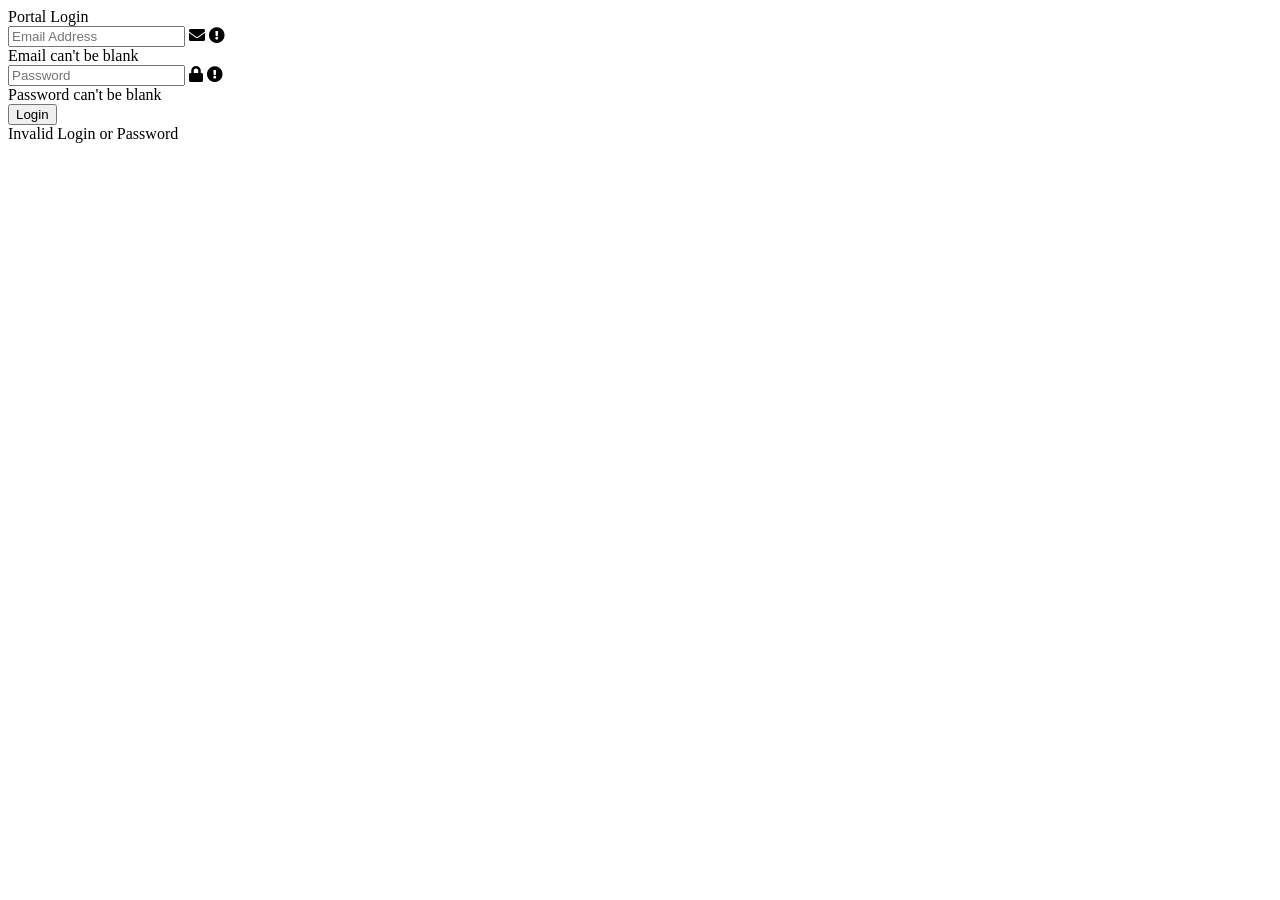
==== static/index.html @ a4c90cf2 "initial commit" ====
<!DOCTYPE html>
<html lang="en">

<head>
    <meta charset="UTF-8">
    <meta name="viewport" content="width=device-width, initial-scale=1.0">
    <title>Portal login</title>
    <link rel="stylesheet" href="style.css">
    <link rel="stylesheet" href="https://cdnjs.cloudflare.com/ajax/libs/font-awesome/5.15.3/css/all.min.css" />
</head>

<body>
    <div class="wrapper">
        <header>Portal Login</header>
        <form action="#">
            <div class="field email">
                <div class="input-area">
                    <input type="text" placeholder="Email Address">
                    <i class="icon fas fa-envelope"></i>
                    <i class="error error-icon fas fa-exclamation-circle"></i>
                </div>
                <div class="error error-txt">Email can't be blank</div>
            </div>
            <div class="field password">
                <div class="input-area">
                    <input type="password" placeholder="Password">
                    <i class="icon fas fa-lock"></i>
                    <i class="error error-icon fas fa-exclamation-circle"></i>
                </div>
                <div class="error error-txt">Password can't be blank</div>
            </div>
            <input type="submit" value="Login">
            <div class="field login-error">
                <div class="error error-txt">Invalid Login or Password</div>
            </div>
        </form>
    </div>

    <script src="script.js"></script>

</body>

</html>
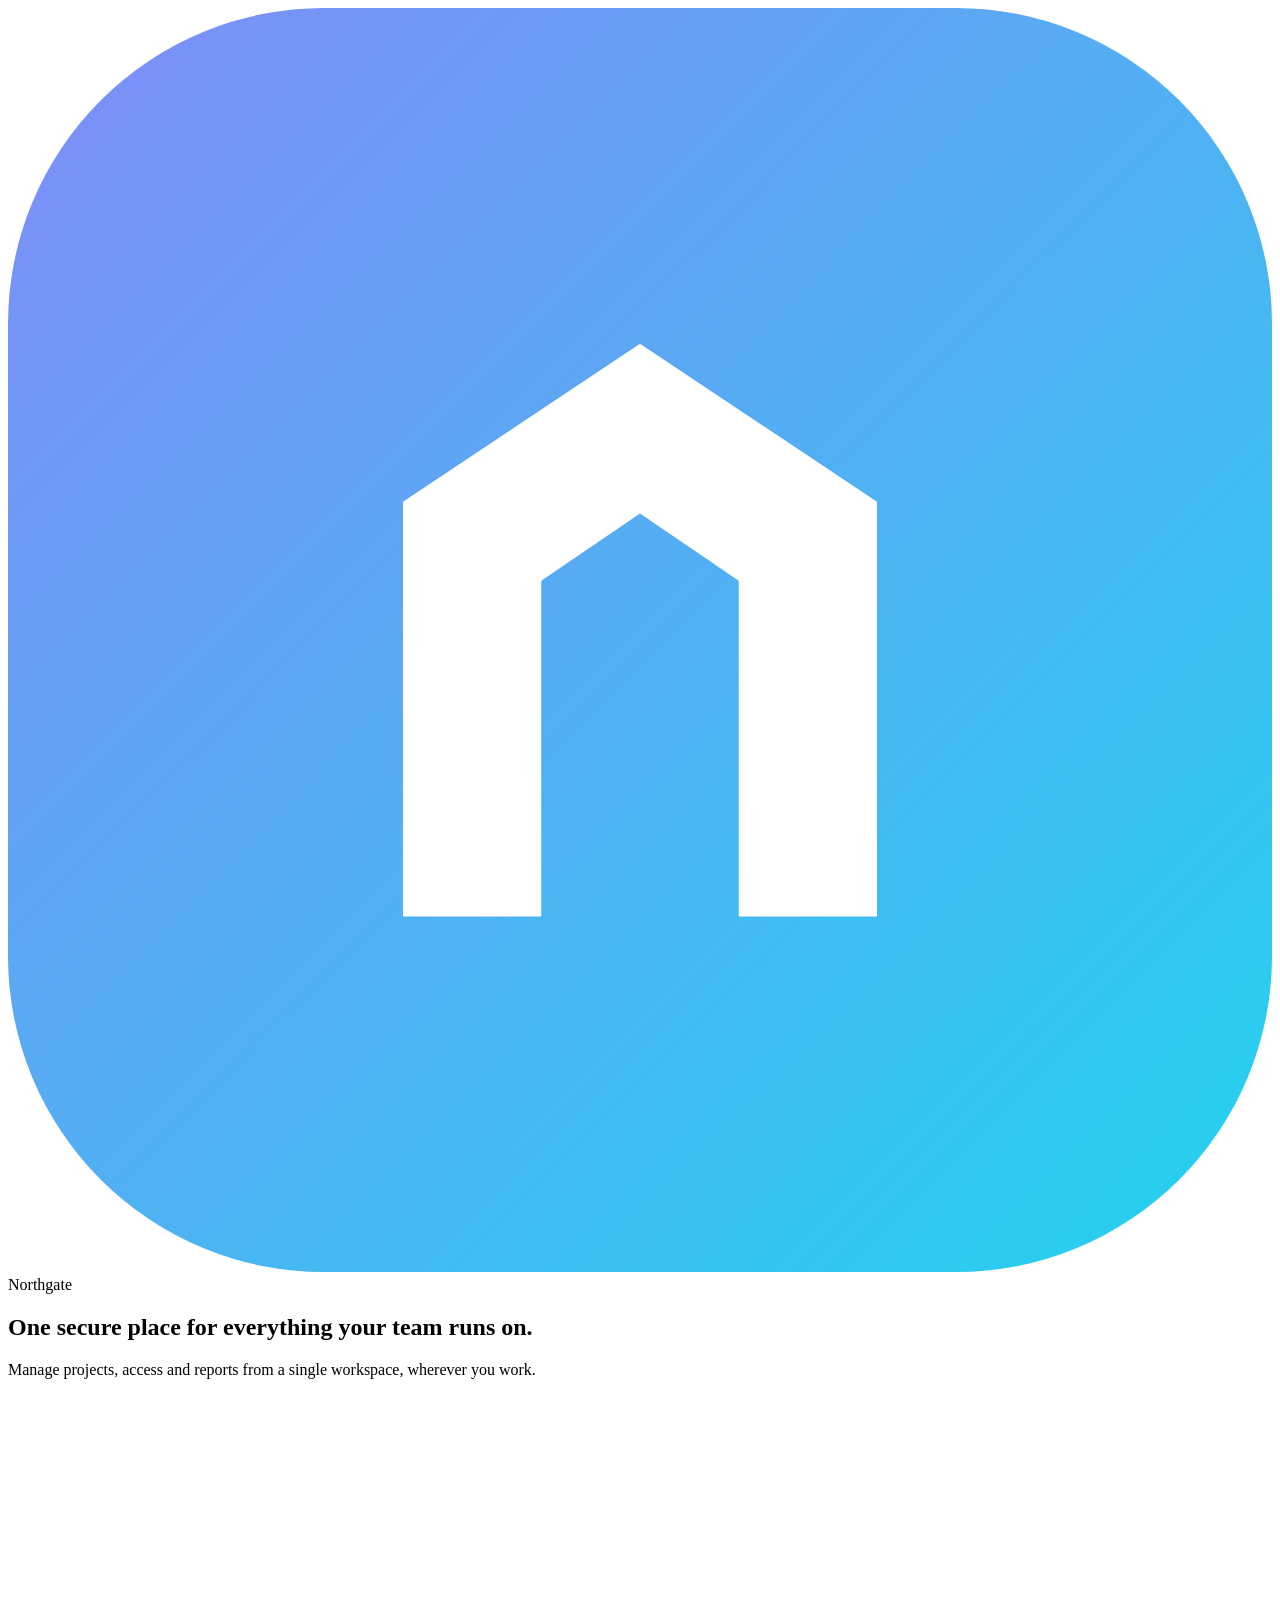
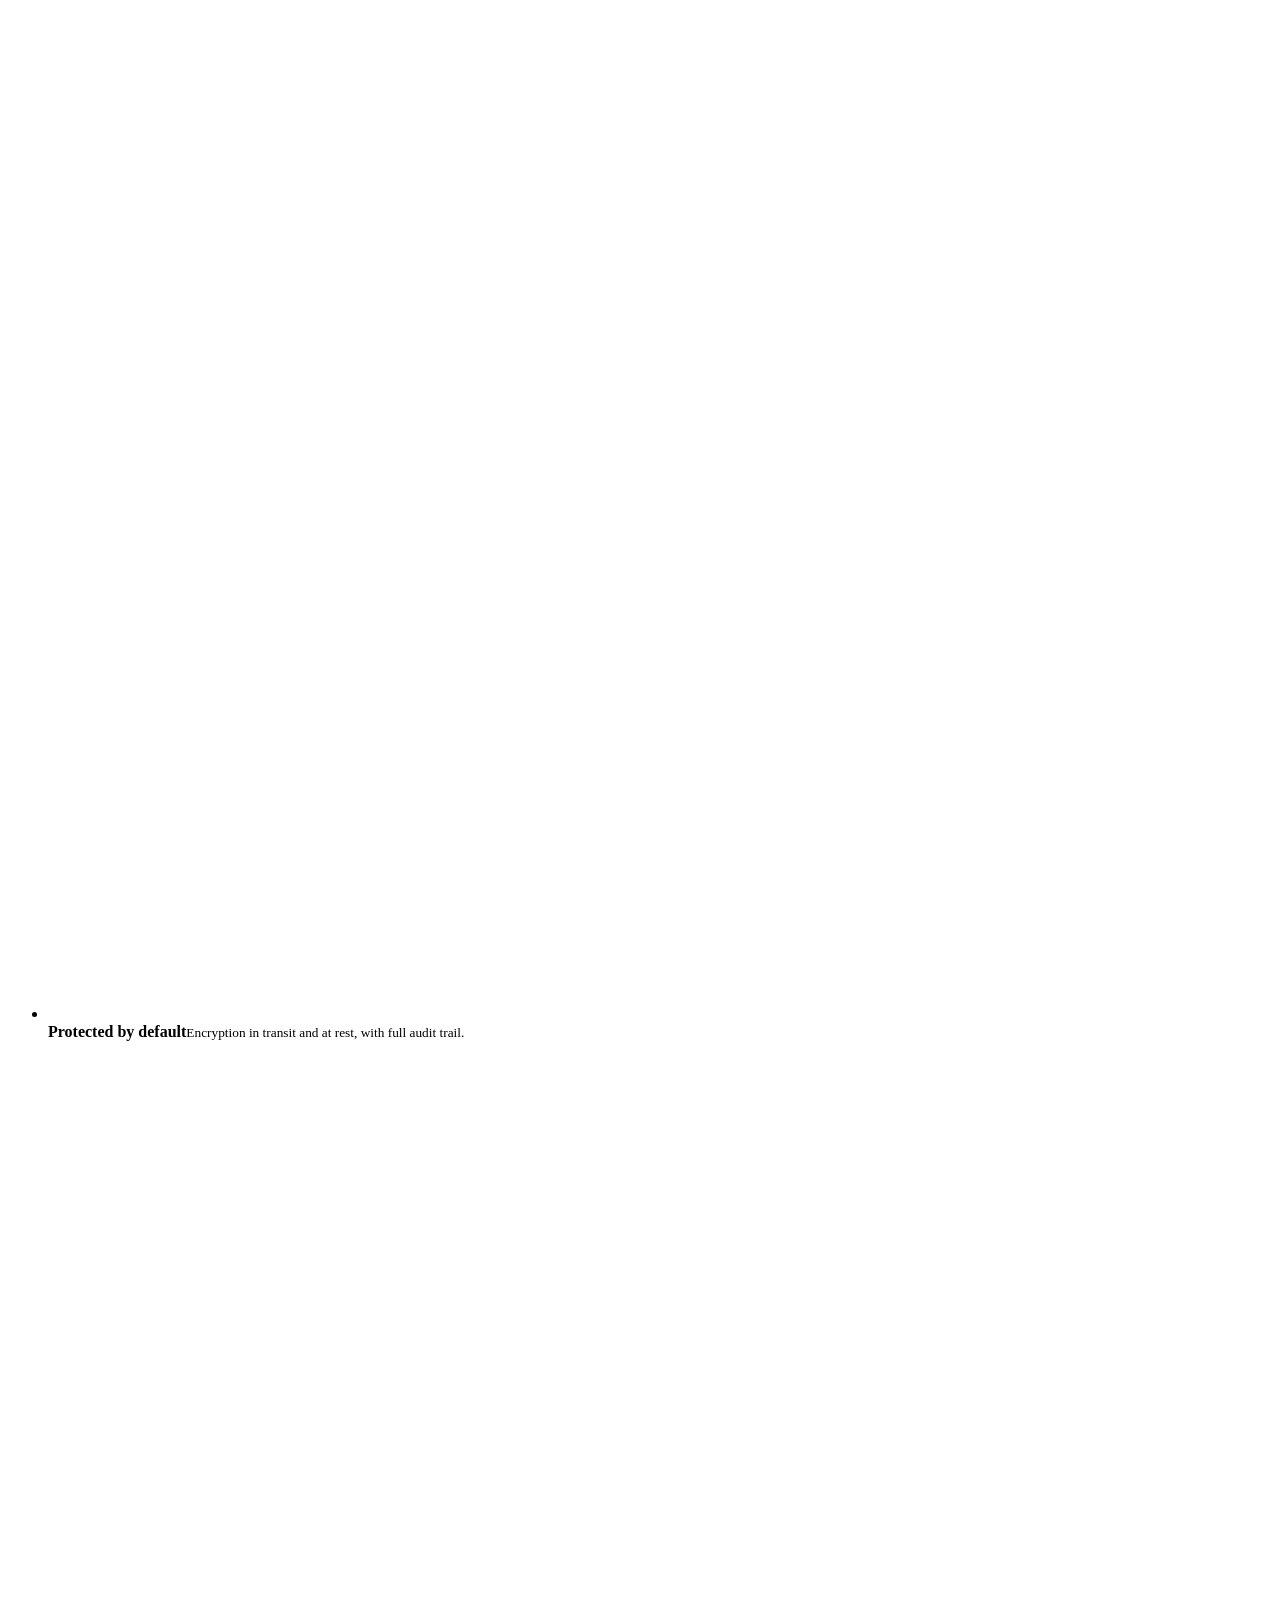
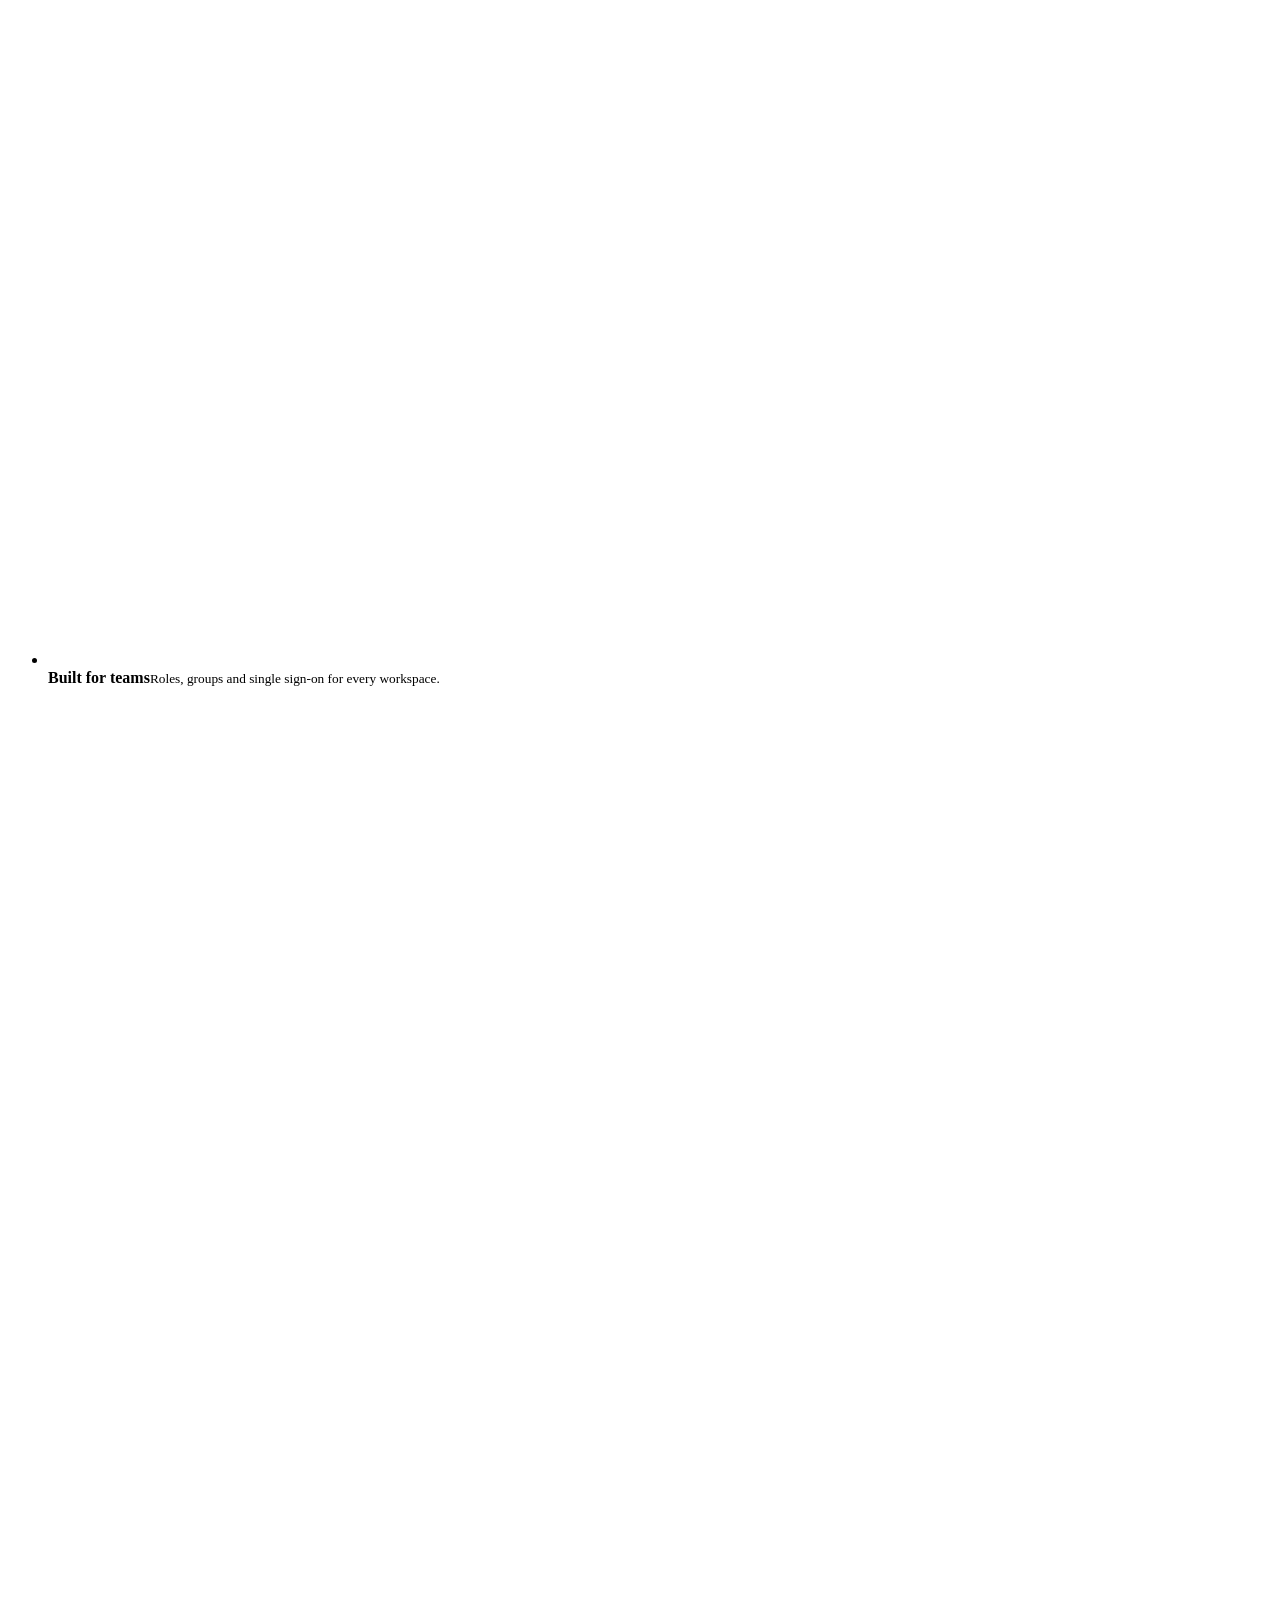
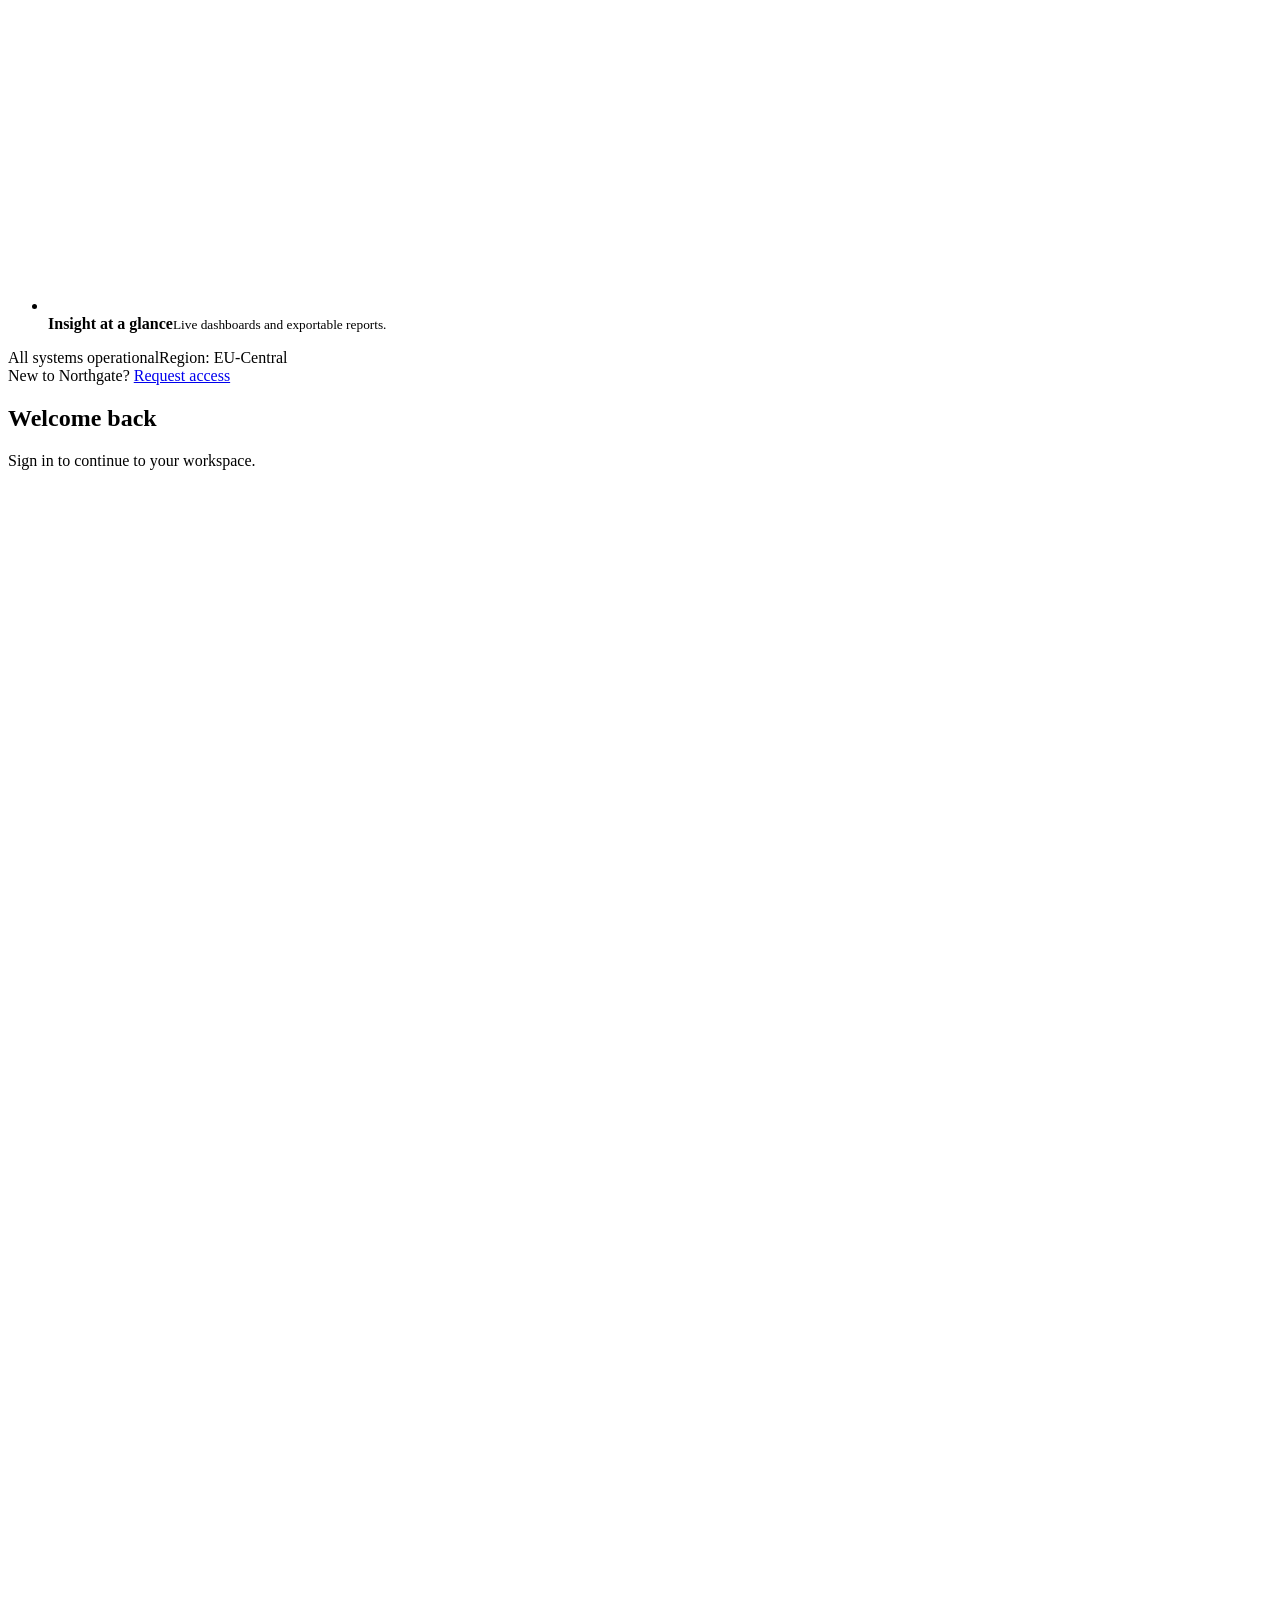
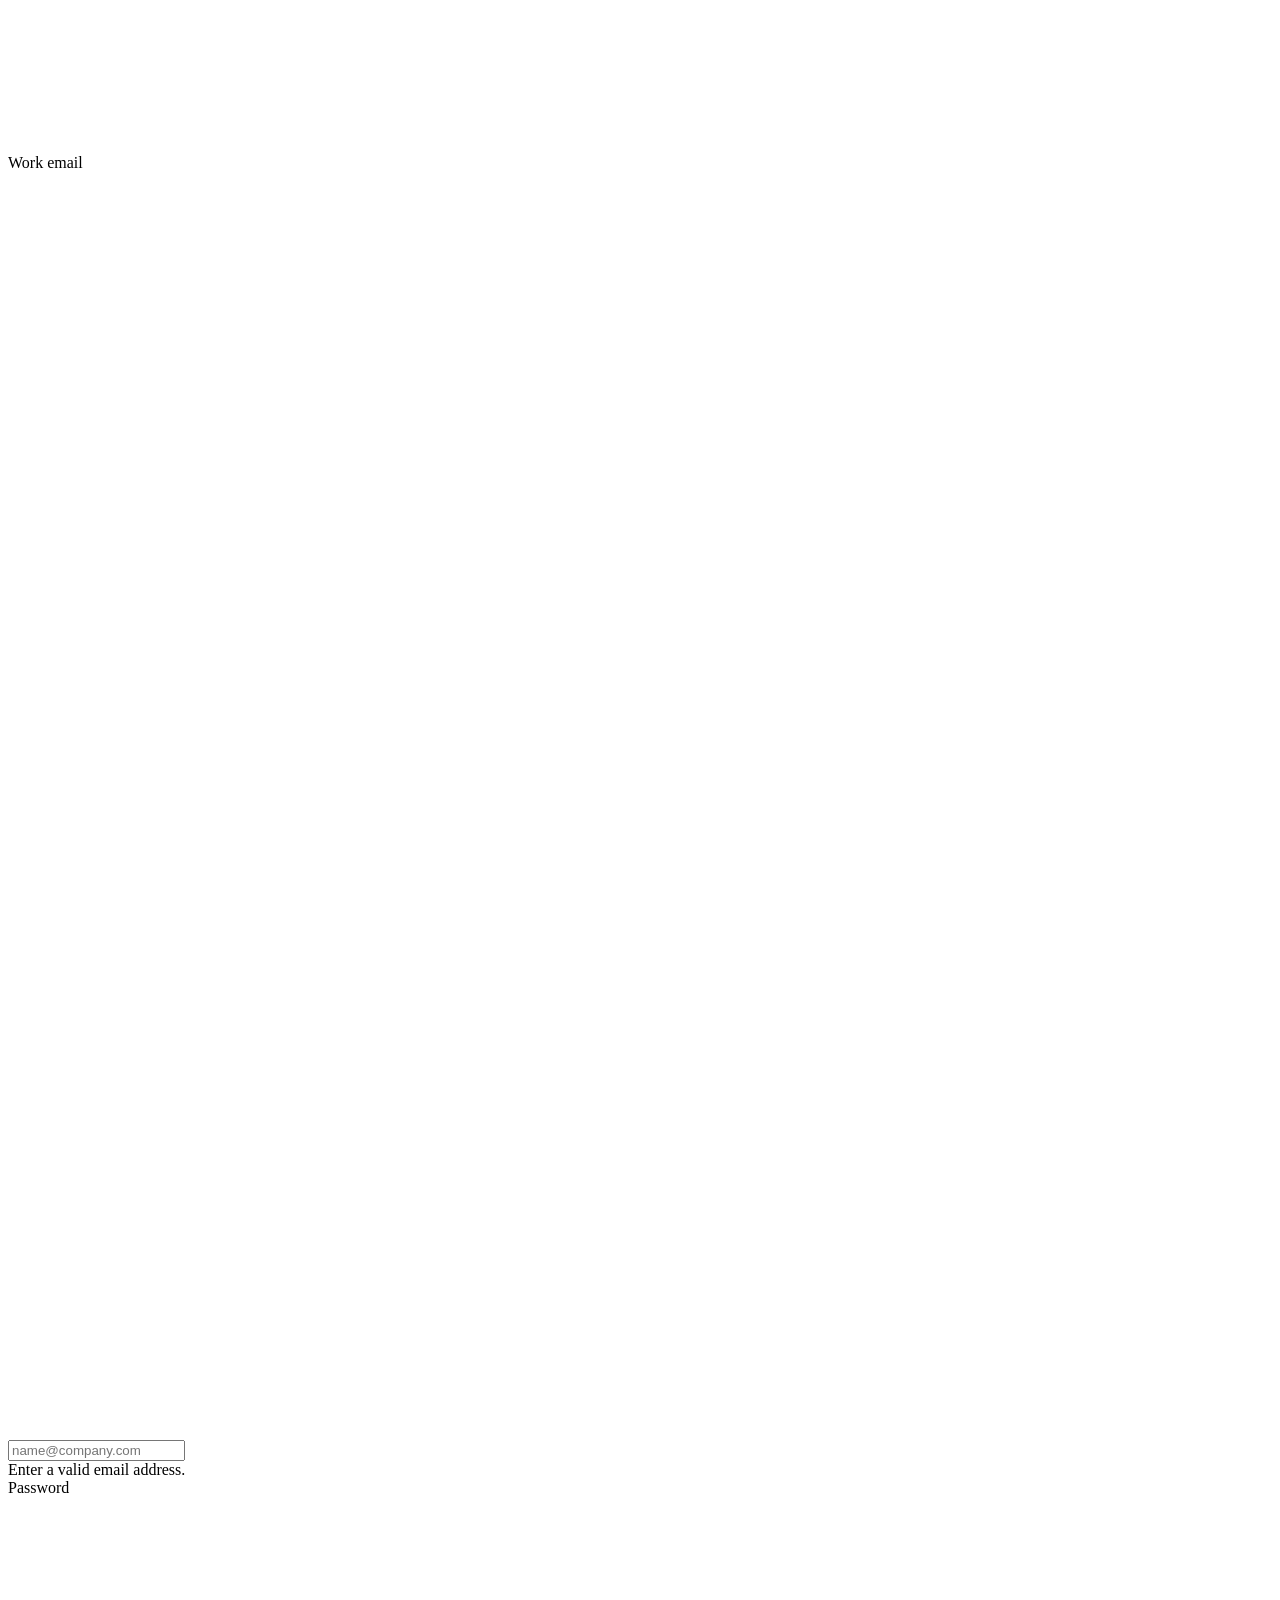
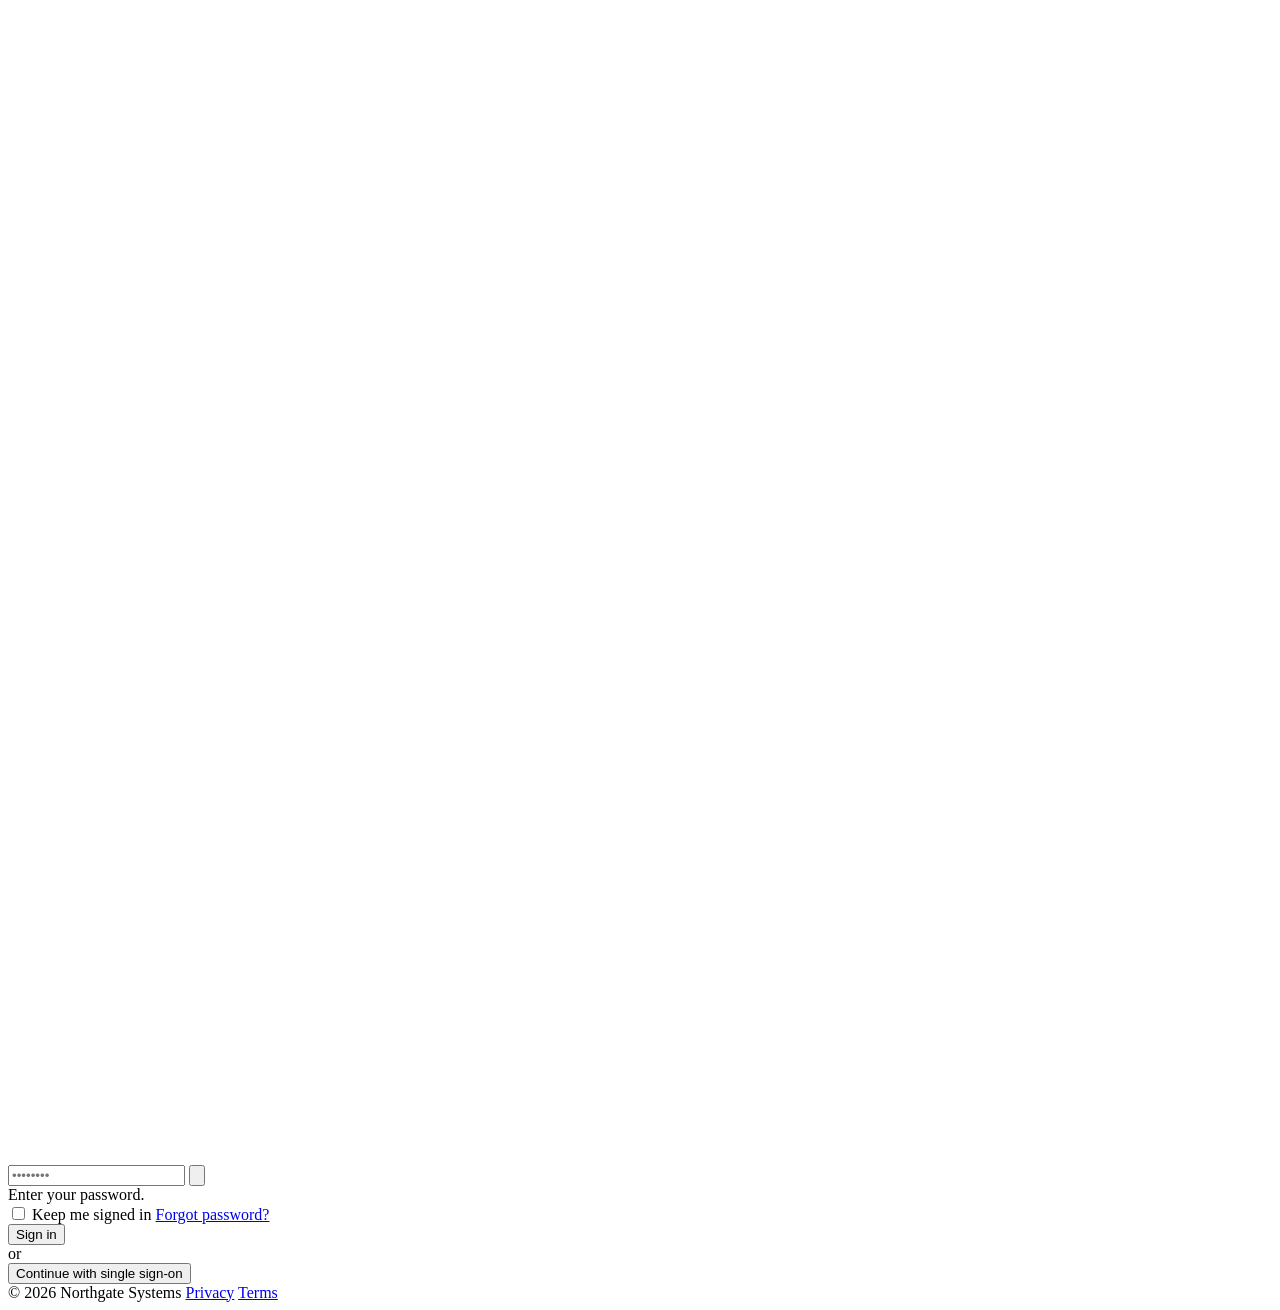
==== commit 0176135b: "redesign, hardening and decoy-friendly behaviour" ====
--- a/static/index.html
+++ b/static/index.html
@@ -1,43 +1,96 @@
-<!DOCTYPE html>
-<html lang="en">
-
-<head>
-    <meta charset="UTF-8">
-    <meta name="viewport" content="width=device-width, initial-scale=1.0">
-    <title>Portal login</title>
-    <link rel="stylesheet" href="style.css">
-    <link rel="stylesheet" href="https://cdnjs.cloudflare.com/ajax/libs/font-awesome/5.15.3/css/all.min.css" />
-</head>
-
-<body>
-    <div class="wrapper">
-        <header>Portal Login</header>
-        <form action="#">
-            <div class="field email">
-                <div class="input-area">
-                    <input type="text" placeholder="Email Address">
-                    <i class="icon fas fa-envelope"></i>
-                    <i class="error error-icon fas fa-exclamation-circle"></i>
-                </div>
-                <div class="error error-txt">Email can't be blank</div>
-            </div>
-            <div class="field password">
-                <div class="input-area">
-                    <input type="password" placeholder="Password">
-                    <i class="icon fas fa-lock"></i>
-                    <i class="error error-icon fas fa-exclamation-circle"></i>
-                </div>
-                <div class="error error-txt">Password can't be blank</div>
-            </div>
-            <input type="submit" value="Login">
-            <div class="field login-error">
-                <div class="error error-txt">Invalid Login or Password</div>
-            </div>
-        </form>
-    </div>
-
-    <script src="script.js"></script>
-
-</body>
-
-</html>+<!DOCTYPE html>
+<html lang="en">
+<head>
+    <meta charset="UTF-8">
+    <meta name="viewport" content="width=device-width, initial-scale=1">
+    <title>Sign in · Northgate Portal</title>
+    <meta name="description" content="Sign in to your Northgate workspace.">
+    <meta name="robots" content="noindex">
+    <link rel="icon" href="/favicon.svg" type="image/svg+xml">
+    <link rel="stylesheet" href="/style.css">
+</head>
+<body>
+<div class="shell">
+    <aside class="hero" aria-hidden="false">
+        <div class="grid"></div>
+        <div class="brand">
+            <svg viewBox="0 0 64 64" aria-hidden="true"><defs><linearGradient id="lg" x1="0" y1="0" x2="1" y2="1"><stop offset="0" stop-color="#818cf8"/><stop offset="1" stop-color="#22d3ee"/></linearGradient></defs><rect width="64" height="64" rx="16" fill="url(#lg)"/><path d="M20 46V25l12-8 12 8v21h-7V29l-5-3.4L27 29v17z" fill="#fff"/></svg>
+            Northgate
+        </div>
+        <div>
+            <h1>One secure place for <span>everything your team runs on.</span></h1>
+            <p class="lead">Manage projects, access and reports from a single workspace, wherever you work.</p>
+            <ul class="features">
+                <li>
+                    <span class="ico"><svg viewBox="0 0 24 24" fill="none" stroke-width="1.8" stroke-linecap="round" stroke-linejoin="round"><path d="M12 3l8 3v6c0 5-3.4 8.4-8 9-4.6-.6-8-4-8-9V6z"/><path d="M9 12l2 2 4-4"/></svg></span>
+                    <div><b>Protected by default</b><small>Encryption in transit and at rest, with full audit trail.</small></div>
+                </li>
+                <li>
+                    <span class="ico"><svg viewBox="0 0 24 24" fill="none" stroke-width="1.8" stroke-linecap="round" stroke-linejoin="round"><circle cx="9" cy="8" r="3.2"/><path d="M3 20c0-3.3 2.7-6 6-6s6 2.7 6 6"/><path d="M16 5.2a3.2 3.2 0 010 5.6M21 20c0-2.4-1.3-4.4-3.2-5.4"/></svg></span>
+                    <div><b>Built for teams</b><small>Roles, groups and single sign-on for every workspace.</small></div>
+                </li>
+                <li>
+                    <span class="ico"><svg viewBox="0 0 24 24" fill="none" stroke-width="1.8" stroke-linecap="round" stroke-linejoin="round"><path d="M4 19V9M10 19V5M16 19v-7M22 19H2"/></svg></span>
+                    <div><b>Insight at a glance</b><small>Live dashboards and exportable reports.</small></div>
+                </li>
+            </ul>
+        </div>
+        <div class="hero-foot"><span class="pill"><span class="dot"></span>All systems operational</span><span>Region: EU-Central</span></div>
+    </aside>
+
+    <main class="panel">
+        <div class="panel-top"><span>New to Northgate?&nbsp;<a href="#" id="request-access">Request access</a></span></div>
+        <div class="card-wrap">
+            <section class="card">
+                <h2>Welcome back</h2>
+                <p class="sub">Sign in to continue to your workspace.</p>
+
+                <div class="alert" id="alert" role="alert">
+                    <svg viewBox="0 0 24 24" fill="none" stroke-width="1.8" stroke-linecap="round" stroke-linejoin="round"><circle cx="12" cy="12" r="9"/><path d="M12 8v5M12 16.5v.01"/></svg>
+                    <span id="alert-text"></span>
+                </div>
+
+                <form id="login" novalidate>
+                    <div class="field" id="f-email">
+                        <label for="email">Work email</label>
+                        <div class="input">
+                            <svg class="lead" viewBox="0 0 24 24" fill="none" stroke-width="1.8" stroke-linecap="round" stroke-linejoin="round"><rect x="3" y="5" width="18" height="14" rx="2.5"/><path d="M4 7l8 6 8-6"/></svg>
+                            <input id="email" name="email" type="email" autocomplete="username" placeholder="name@company.com" inputmode="email" required>
+                        </div>
+                        <div class="msg" id="m-email">Enter a valid email address.</div>
+                    </div>
+
+                    <div class="field" id="f-pass">
+                        <label for="password">Password</label>
+                        <div class="input">
+                            <svg class="lead" viewBox="0 0 24 24" fill="none" stroke-width="1.8" stroke-linecap="round" stroke-linejoin="round"><rect x="4" y="11" width="16" height="9" rx="2.5"/><path d="M8 11V8a4 4 0 018 0v3"/></svg>
+                            <input id="password" name="password" type="password" autocomplete="current-password" placeholder="••••••••" required>
+                            <button class="toggle" type="button" id="toggle" aria-label="Show password" aria-pressed="false">
+                                <svg viewBox="0 0 24 24" fill="none" stroke-width="1.8" stroke-linecap="round" stroke-linejoin="round"><path d="M2 12s3.6-7 10-7 10 7 10 7-3.6 7-10 7S2 12 2 12z"/><circle cx="12" cy="12" r="3"/></svg>
+                            </button>
+                        </div>
+                        <div class="msg" id="m-pass">Enter your password.</div>
+                    </div>
+
+                    <div class="row">
+                        <label class="check"><input type="checkbox" id="remember"> Keep me signed in</label>
+                        <a href="/forgot-password">Forgot password?</a>
+                    </div>
+
+                    <button class="btn" type="submit" id="submit"><span class="spin"></span><span id="submit-text">Sign in</span></button>
+                </form>
+
+                <div class="divider">or</div>
+                <button class="btn ghost" type="button" id="sso">Continue with single sign-on</button>
+            </section>
+        </div>
+        <footer class="small">
+            <span>© <span id="year">2026</span> Northgate Systems</span>
+            <a href="/privacy">Privacy</a>
+            <a href="/terms">Terms</a>
+        </footer>
+    </main>
+</div>
+<script src="/script.js"></script>
+</body>
+</html>
